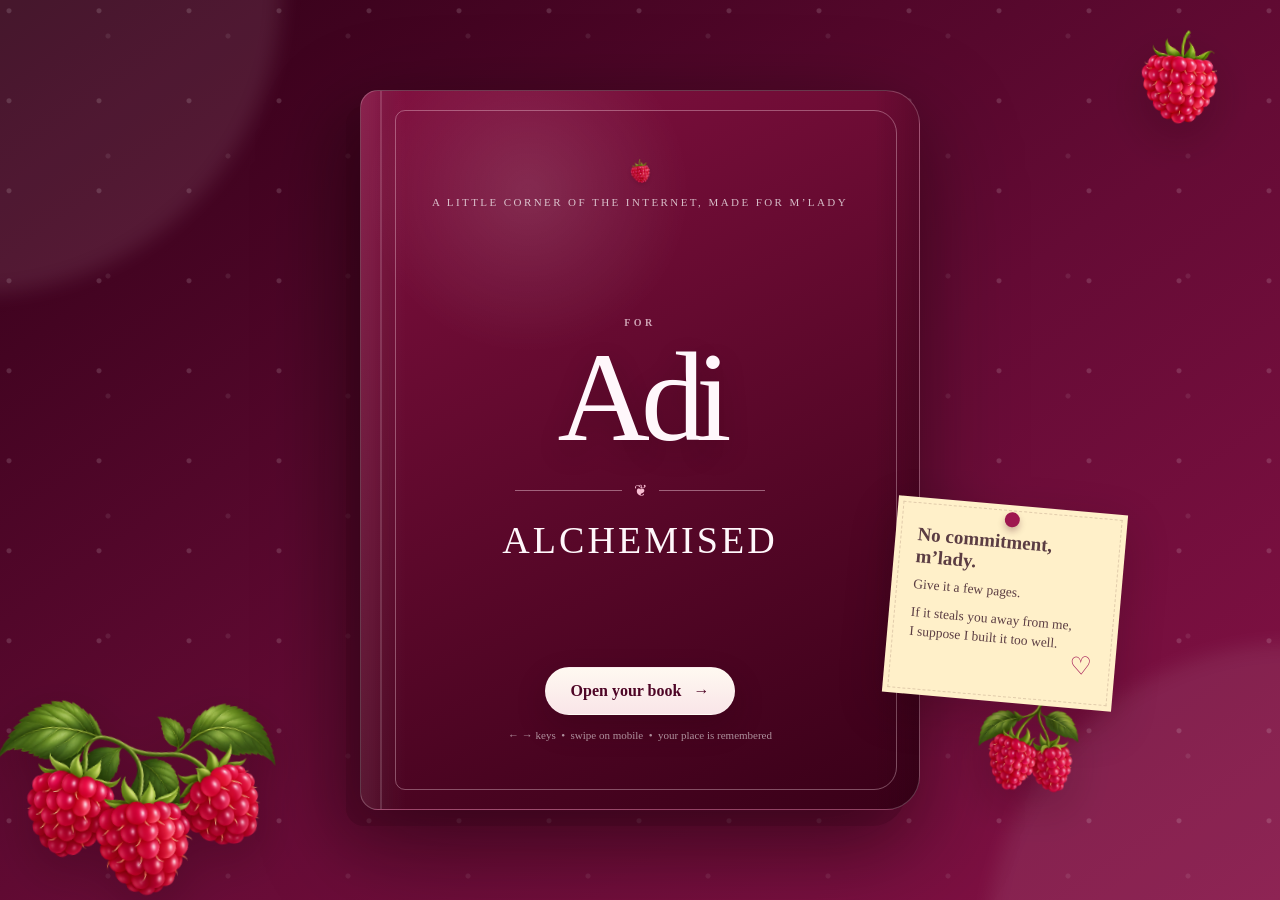
==== index.html @ de0a3be4 "Refine site description" ====
<!doctype html>
<html lang="en">
<head>
  <meta charset="utf-8">
  <meta name="viewport" content="width=device-width,initial-scale=1,viewport-fit=cover">
  <meta name="theme-color" content="#5b0b32">
  <meta name="color-scheme" content="light">
  <meta name="description" content="A raspberry-sweet little reading space, made as a gift for Adi.">
  <title>Alchemised — Raspberry Reader</title>
  <link rel="icon" type="image/png" href="assets/raspberry-reader.png">
  <link rel="apple-touch-icon" href="assets/raspberry-reader.png">
  <link rel="stylesheet" href="styles.css?v=12">
</head>
<body>
  <a class="skip-link" href="#mainContent">Skip to reading</a>

  <main id="mainContent" class="app" tabindex="-1">
    <section id="coverScreen" class="screen cover-screen">
      <img
        class="raspberry-photo raspberry-sprig"
        src="assets/raspberry-sprig.png"
        alt=""
        aria-hidden="true"
      >

      <img
        class="raspberry-photo raspberry-pair"
        src="assets/raspberry-pair.png"
        alt=""
        aria-hidden="true"
      >

      <img
        class="raspberry-photo raspberry-single"
        src="assets/raspberry-single.png"
        alt=""
        aria-hidden="true"
      >

      <div class="cover-wrap">
        <div class="book-cover">
          <div class="cover-border"></div>

          <div class="cover-top">
            <img
              class="mini-berry"
              src="assets/raspberry-single.png"
              alt=""
              aria-hidden="true"
            >
            <p>a little corner of the internet, made for m’lady</p>
          </div>

          <div class="cover-title">
            <span class="gift-for">for</span>
            <h1>Adi</h1>
            <div class="flourish"><span></span>❦<span></span></div>
            <h2>Alchemised</h2>
          </div>

          <div class="cover-bottom">
            <button id="startBtn" class="raspberry-button">Open your book <span>→</span></button>
            <p>← → keys &nbsp;•&nbsp; swipe on mobile &nbsp;•&nbsp; your place is remembered</p>
          </div>
        </div>

        <aside class="cover-note">
          <span class="note-pin"></span>
          <strong>No commitment, m’lady.</strong>
          <p>Give it a few pages.</p>
          <p>If it steals you away from me,<br>I suppose I built it too well.</p>
          <span class="note-heart" aria-hidden="true">♡</span>
        </aside>
      </div>
    </section>

    <section id="libraryScreen" class="screen reader-screen hidden">
      <header class="reader-header">
        <button id="homeBtn" class="round-button" aria-label="Back to cover">⌂</button>

        <div class="reader-heading">
          <div class="reader-kicker">RASPBERRY READER</div>
          <div id="chapterHeading" class="reader-title">Chapter</div>
        </div>

        <div class="reader-actions">
          <button id="moodBtn" class="round-button mood-button" type="button" aria-label="Reading mood" aria-controls="moodPanel" aria-expanded="false">☂</button>
          <button id="chaptersBtn" class="round-button chapter-menu-button" type="button" aria-label="Open chapters" aria-controls="chapterDrawer" aria-expanded="false">☰</button>
        </div>
      </header>

      <div class="reading-progress" role="progressbar" aria-label="Reading progress" aria-valuemin="0" aria-valuemax="100" aria-valuenow="0">
        <div id="progressBar"></div>
      </div>

      <aside id="moodPanel" class="mood-panel" aria-hidden="true" aria-label="Reading mood panel">
        <div class="mood-panel-head">
          <div>
            <span>Reading mood</span>
            <strong>Make it comfortable</strong>
          </div>
          <button id="closeMoodBtn" class="mood-close" aria-label="Close reading mood">×</button>
        </div>

        <button id="warmLightToggle" class="mood-toggle-row" type="button" aria-pressed="false">
          <span class="mood-icon">☀</span>
          <span class="mood-copy">
            <strong>Warm light</strong>
            <small>Softer cream pages for night reading</small>
          </span>
          <span class="toggle-switch" aria-hidden="true"><i></i></span>
        </button>

        <div class="audio-player-card">
          <div class="audio-meta">
            <span id="trackKind" class="track-kind">background ambience</span>
            <strong id="trackTitle">Rain ambience</strong>
          </div>

          <div class="audio-controls">
            <button id="playPauseBtn" class="audio-control primary-audio" type="button" aria-label="Play audio">▶</button>
            <button id="nextTrackBtn" class="audio-control" type="button" aria-label="Next track">››</button>

            <div class="volume-wrap">
              <span aria-hidden="true">♬</span>
              <input id="volumeSlider" type="range" min="0" max="100" step="1" value="32" aria-label="Audio volume">
              <span id="volumeValue" class="volume-value">32%</span>
            </div>
          </div>
        </div>

        <p class="mood-hint">Rain loops quietly while you read. There may be one other track hiding here.</p>
      </aside>

      <div class="reader-stage">
        <button id="prevBtn" class="page-arrow page-arrow-left" aria-label="Previous page">‹</button>

        <article id="pageCard" class="paper-page" aria-live="polite" aria-label="Reading page">
          <div class="page-watermark berry-mark" aria-hidden="true">●</div>

          <div class="paper-header">
            <span id="pageChapter">Alchemised</span>
            <span id="pageNumberTop">1</span>
          </div>

          <div id="pageBody" class="page-body" aria-live="polite" aria-atomic="true"></div>

          <div class="paper-footer">
            <img
              class="tiny-raspberry"
              src="assets/raspberry-single.png"
              alt=""
              aria-hidden="true"
            >
            <span id="pageCounter">Page 1 of 1</span>
          </div>
        </article>

        <button id="nextBtn" class="page-arrow page-arrow-right" aria-label="Next page">›</button>
      </div>

      <footer class="reader-footer">
        <button id="prevTextBtn" class="footer-button">← Previous</button>
        <div id="chapterProgressText" class="footer-status">Chapter</div>
        <button id="nextTextBtn" class="footer-button">Next →</button>
      </footer>

      <aside id="chapterDrawer" class="chapter-drawer" aria-hidden="true" aria-label="Chapter list">
        <div class="drawer-backdrop" data-close-drawer></div>
        <div class="drawer-panel">
          <div class="drawer-head">
            <div>
              <span>Pick a chapter</span>
              <strong>Alchemised</strong>
            </div>
            <button id="closeDrawerBtn" class="round-button" aria-label="Close chapters">×</button>
          </div>

          <div class="drawer-note">
            <span class="mini-berry-icon">●</span>
            Chapters with a raspberry dot have local reader content.
          </div>

          <div id="chapterList" class="chapter-list"></div>
        </div>
      </aside>

      <aside id="pigeonEasterEgg" class="pigeon-easter-egg" aria-hidden="true">
        <div class="pigeon-bubble">
          <strong>Are you going to feed me?</strong>
          <span>I promise no other pigeons will come through. It’s just me.</span>
        </div>
        <img src="assets/adi-pigeon.png" alt="" aria-hidden="true">
      </aside>

      <button
        id="pigeonTouchHotspot"
        class="pigeon-touch-hotspot"
        type="button"
        aria-label=""
        tabindex="-1"
      ></button>
    </section>

    <div id="secretToast" class="secret-toast" role="status" aria-live="polite" aria-atomic="true"></div>

    <audio id="ambientAudio" preload="metadata"></audio>
  </main>

  <script src="app.js?v=12"></script>
</body>
</html>
---- styles.css ----
:root {
  --raspberry-950: #310017;
  --raspberry-900: #4a0626;
  --raspberry-800: #650b35;
  --raspberry-700: #821145;
  --raspberry-600: #a31655;
  --raspberry-500: #c52a6b;
  --raspberry-300: #ee8eb4;
  --raspberry-200: #f7bdd2;
  --cream: #fff9f1;
  --paper: #fffdf8;
  --paper-edge: #e8d8c6;
  --ink: #321d27;
  --ink-soft: #765462;
  --leaf: #607a4f;
  --leaf-dark: #405a34;
  --gold: #c99b64;
  --shadow: 0 30px 90px rgba(49, 0, 23, .28);
}

* {
  box-sizing: border-box;
}

html, body {
  width: 100%;
  min-height: 100%;
  margin: 0;
}

body {
  overflow: hidden;
  color: var(--ink);
  font-family: Georgia, "Times New Roman", serif;
  background:
    radial-gradient(circle at 10% 12%, rgba(255, 255, 255, .14) 0 2px, transparent 3px),
    radial-gradient(circle at 90% 30%, rgba(255, 255, 255, .08) 0 2px, transparent 3px),
    linear-gradient(145deg, var(--raspberry-950), var(--raspberry-800) 55%, #851246);
  background-size: 90px 90px, 120px 120px, auto;
}

button, select, a {
  font: inherit;
}

button {
  color: inherit;
}

button:focus-visible,
a:focus-visible,
[tabindex="0"]:focus-visible {
  outline: 3px solid #ffd4df;
  outline-offset: 3px;
  box-shadow: 0 0 0 5px rgba(255, 212, 223, .35);
}

.skip-link {
  position: absolute;
  left: 16px;
  top: -60px;
  z-index: 200;
  padding: 10px 16px;
  border-radius: 999px;
  background: #fff9f1;
  color: #3e061f;
  text-decoration: none;
  font-weight: 700;
  transition: top .18s ease;
}

.skip-link:focus {
  top: 12px;
}

.hidden {
  display: none !important;
}

.screen {
  width: 100vw;
  height: 100dvh;
}

/* ---------------------------------------------------------
   Raspberry illustration
--------------------------------------------------------- */

.raspberry-photo {
  position: fixed;
  z-index: 1;
  pointer-events: none;
  user-select: none;
  -webkit-user-drag: none;
  filter: drop-shadow(0 16px 22px rgba(42, 0, 17, .28));
}

.raspberry-sprig {
  left: clamp(-10px, 1vw, 24px);
  bottom: clamp(-52px, -1vh, -16px);
  width: clamp(250px, 22vw, 390px);
  transform: rotate(-8deg);
  transform-origin: bottom left;
  opacity: .98;
}

.raspberry-pair {
  right: clamp(180px, 15vw, 300px);
  bottom: clamp(90px, 12vh, 170px);
  width: clamp(120px, 10vw, 190px);
  transform: rotate(6deg);
  transform-origin: center;
  opacity: .95;
}

.raspberry-single {
  right: clamp(24px, 4vw, 82px);
  top: clamp(18px, 4vh, 54px);
  width: clamp(88px, 6.4vw, 128px);
  transform: rotate(8deg);
  transform-origin: top right;
  opacity: .98;
}

@media (max-width: 980px) {
  .raspberry-pair {
    right: clamp(145px, 13vw, 210px);
    bottom: clamp(86px, 11vh, 145px);
    width: clamp(105px, 9vw, 150px);
  }
}

@media (max-width: 760px) {
  .raspberry-sprig {
    left: -54px;
    bottom: -48px;
    width: 240px;
  }

  .raspberry-pair {
    right: 126px;
    bottom: 106px;
    width: 102px;
  }

  .raspberry-single {
    right: -4px;
    top: 14px;
    width: 86px;
  }
}

@media (max-width: 560px) {
  .raspberry-pair {
    display: none;
  }
}

/* ---------------------------------------------------------
   Cover
--------------------------------------------------------- */

.cover-screen {
  display: grid;
  place-items: center;
  padding: 30px;
  position: relative;
  overflow: hidden;
}

.cover-screen::before,
.cover-screen::after {
  content: "";
  position: absolute;
  width: 48vw;
  height: 48vw;
  border-radius: 50%;
  filter: blur(10px);
  pointer-events: none;
}

.cover-screen::before {
  left: -26vw;
  top: -25vw;
  background: rgba(255, 219, 231, .10);
}

.cover-screen::after {
  right: -25vw;
  bottom: -28vw;
  background: rgba(255, 255, 255, .08);
}

.cover-wrap {
  z-index: 3;
  width: min(1000px, 94vw);
  min-height: min(720px, 89dvh);
  position: relative;
  display: grid;
  place-items: center;
}

.book-cover {
  width: min(560px, 88vw);
  min-height: min(720px, 85dvh);
  padding: clamp(34px, 6vw, 68px);
  border-radius: 18px 34px 34px 18px;
  position: relative;
  overflow: hidden;
  color: #fff7fb;
  background:
    linear-gradient(90deg, rgba(255,255,255,.08), transparent 8%, transparent 92%, rgba(30,0,14,.20)),
    radial-gradient(circle at 30% 14%, rgba(255,255,255,.12), transparent 22%),
    linear-gradient(155deg, #80103f, #570728 58%, #390018);
  border: 1px solid rgba(255,255,255,.22);
  box-shadow:
    -14px 16px 0 rgba(45, 0, 22, .22),
    -22px 26px 60px rgba(25, 0, 11, .28),
    0 35px 100px rgba(22, 0, 10, .38);
  display: flex;
  flex-direction: column;
  justify-content: space-between;
}

.book-cover::before {
  content: "";
  position: absolute;
  left: 19px;
  top: 0;
  bottom: 0;
  width: 2px;
  background: rgba(255,255,255,.14);
  box-shadow: 5px 0 10px rgba(29, 0, 13, .25);
}

.cover-border {
  position: absolute;
  inset: 19px 22px 19px 34px;
  border: 1px solid rgba(255, 220, 232, .35);
  border-radius: 10px 23px 23px 10px;
  pointer-events: none;
}

.cover-top,
.cover-title,
.cover-bottom {
  position: relative;
  z-index: 2;
  text-align: center;
}

.cover-top p {
  margin: 10px 0 0;
  font-size: 11px;
  letter-spacing: .22em;
  text-transform: uppercase;
  color: rgba(255,255,255,.72);
}

.mini-berry {
  display: block;
  width: 24px;
  height: 24px;
  object-fit: contain;
  margin: 0 auto 10px;
  opacity: .9;
  transform: rotate(-5deg);
  filter: drop-shadow(0 2px 2px rgba(49, 0, 23, .22));
}

.cover-title h1 {
  margin: 0;
  font-size: clamp(76px, 15vw, 128px);
  font-weight: 500;
  letter-spacing: -.07em;
  text-shadow: 0 10px 28px rgba(26, 0, 11, .22);
}

.flourish {
  display: flex;
  align-items: center;
  justify-content: center;
  gap: 12px;
  margin: 10px auto 18px;
  width: min(250px, 75%);
  color: var(--raspberry-200);
}

.flourish span {
  flex: 1;
  height: 1px;
  background: rgba(255, 225, 236, .42);
}

.cover-title h2 {
  margin: 0;
  font-size: clamp(26px, 4vw, 38px);
  font-weight: 400;
  letter-spacing: .08em;
  text-transform: uppercase;
}

.cover-subtitle {
  max-width: 350px;
  margin: 15px auto 0;
  color: rgba(255,255,255,.74);
  font-style: italic;
  line-height: 1.5;
}

.raspberry-button {
  border: 1px solid rgba(255,255,255,.22);
  color: #4e0526;
  background: linear-gradient(#fff9f1, #f9e5e8);
  border-radius: 999px;
  padding: 14px 22px;
  cursor: pointer;
  min-width: 190px;
  font-weight: 700;
  box-shadow: 0 12px 30px rgba(35,0,15,.22);
  transition: transform .18s ease, box-shadow .18s ease;
}

.raspberry-button:hover {
  transform: translateY(-2px);
  box-shadow: 0 16px 36px rgba(35,0,15,.32);
}

.raspberry-button span {
  display: inline-block;
  margin-left: 8px;
}

.cover-bottom p {
  margin: 14px 0 0;
  font-size: 11px;
  color: rgba(255,255,255,.56);
}

.cover-note {
  position: absolute;
  width: 205px;
  right: 2%;
  bottom: 15%;
  padding: 26px 22px 20px;
  background: #fff0c9;
  color: #5b3d43;
  transform: rotate(5deg);
  box-shadow: 0 15px 45px rgba(31,0,13,.24);
  font-family: "Segoe Print", "Bradley Hand", cursive;
}

.cover-note::after {
  content: "";
  position: absolute;
  inset: 5px;
  border: 1px dashed rgba(123, 79, 70, .22);
  pointer-events: none;
}

.cover-note strong {
  display: block;
  font-size: 20px;
  margin-bottom: 7px;
}

.cover-note p {
  margin: 0;
  line-height: 1.45;
  font-size: 14px;
}

.note-pin {
  position: absolute;
  width: 15px;
  height: 15px;
  border-radius: 50%;
  top: 7px;
  left: 50%;
  transform: translateX(-50%);
  background: #9e174f;
  box-shadow: 0 4px 7px rgba(70,0,27,.3);
}

/* ---------------------------------------------------------
   Reader
--------------------------------------------------------- */

.reader-screen {
  display: grid;
  grid-template-rows: auto 4px minmax(0, 1fr) auto;
  background:
    radial-gradient(circle at 6% 12%, rgba(255,255,255,.08), transparent 20%),
    radial-gradient(circle at 88% 83%, rgba(238,142,180,.12), transparent 23%),
    linear-gradient(145deg, #3b001d, #660b35 55%, #4a0627);
}

.reader-header,
.reader-footer {
  position: relative;
  z-index: 20;
  display: flex;
  align-items: center;
  gap: 16px;
  padding-left: max(18px, env(safe-area-inset-left));
  padding-right: max(18px, env(safe-area-inset-right));
  color: #fff8fb;
  background: rgba(52, 0, 25, .52);
  backdrop-filter: blur(18px);
}

.reader-header {
  min-height: 72px;
  border-bottom: 1px solid rgba(255,255,255,.09);
}

.reader-footer {
  min-height: 64px;
  justify-content: center;
  border-top: 1px solid rgba(255,255,255,.09);
}

.round-button {
  width: 42px;
  height: 42px;
  flex: 0 0 42px;
  border-radius: 50%;
  border: 1px solid rgba(255,255,255,.17);
  background: rgba(255,255,255,.08);
  color: white;
  cursor: pointer;
  font-size: 18px;
}

.reader-heading {
  min-width: 0;
  flex: 1;
  text-align: center;
}

.reader-kicker {
  font-size: 9px;
  letter-spacing: .22em;
  color: rgba(255,255,255,.56);
}

.reader-title {
  margin-top: 2px;
  overflow: hidden;
  text-overflow: ellipsis;
  white-space: nowrap;
  font-size: 18px;
}

.reading-progress {
  background: rgba(255,255,255,.06);
}

.reading-progress > div {
  width: 0;
  height: 100%;
  background: linear-gradient(90deg, #ee8eb4, #ffd4df);
  box-shadow: 0 0 14px rgba(238,142,180,.65);
  transition: width .2s ease;
}

.reader-stage {
  min-height: 0;
  width: 100%;
  display: grid;
  grid-template-columns: minmax(56px, 1fr) minmax(320px, 790px) minmax(56px, 1fr);
  align-items: center;
  justify-items: center;
  padding: 22px 16px;
  overflow: hidden;
}

.paper-page {
  width: min(790px, 100%);
  height: min(780px, calc(100dvh - 165px));
  min-height: 420px;
  padding: clamp(32px, 6vh, 62px) clamp(30px, 6vw, 74px) 32px;
  position: relative;
  overflow: hidden;
  border-radius: 6px 18px 18px 6px;
  color: var(--ink);
  background:
    linear-gradient(90deg, rgba(123,73,48,.06), transparent 4%),
    radial-gradient(circle at 80% 5%, rgba(160,90,113,.035), transparent 30%),
    var(--paper);
  border: 1px solid rgba(112,70,55,.20);
  box-shadow:
    -12px 13px 0 #eadbca,
    -18px 20px 0 rgba(255,251,244,.62),
    0 32px 90px rgba(31,0,14,.30);
  display: grid;
  grid-template-rows: auto minmax(0, 1fr) auto;
}

.paper-page::before {
  content: "";
  position: absolute;
  inset: 13px;
  border: 1px solid rgba(123,72,87,.08);
  pointer-events: none;
}

.paper-page.page-flip-next {
  animation: pageFlipNext .24s ease;
}

.paper-page.page-flip-prev {
  animation: pageFlipPrev .24s ease;
}

@keyframes pageFlipNext {
  0% { transform: perspective(1200px) rotateY(0); opacity: 1; }
  45% { transform: perspective(1200px) rotateY(-5deg) translateX(-9px); opacity: .70; }
  100% { transform: perspective(1200px) rotateY(0); opacity: 1; }
}

@keyframes pageFlipPrev {
  0% { transform: perspective(1200px) rotateY(0); opacity: 1; }
  45% { transform: perspective(1200px) rotateY(5deg) translateX(9px); opacity: .70; }
  100% { transform: perspective(1200px) rotateY(0); opacity: 1; }
}

.page-watermark {
  position: absolute;
  right: -45px;
  bottom: -58px;
  width: 180px;
  height: 180px;
  font-size: 145px;
  line-height: 180px;
  color: rgba(178, 29, 91, .035);
  pointer-events: none;
}

.paper-header,
.paper-footer {
  display: flex;
  align-items: center;
  justify-content: space-between;
  color: #987482;
  font-size: 10px;
  letter-spacing: .13em;
  text-transform: uppercase;
}

.paper-header {
  padding-bottom: 18px;
  border-bottom: 1px solid #eadde0;
}

.paper-footer {
  padding-top: 15px;
  border-top: 1px solid #eadde0;
}

.tiny-raspberry {
  display: block;
  width: 19px;
  height: 19px;
  object-fit: contain;
  flex: 0 0 auto;
  opacity: .82;
  transform: rotate(-7deg);
  filter: drop-shadow(0 1px 1px rgba(81, 5, 39, .16));
}

.page-body {
  min-height: 0;
  padding: 24px 0 18px;
  overflow: hidden;
  font-size: clamp(16px, 1.9vh, 18.5px);
  line-height: 1.58;
  text-align: left;
  text-rendering: optimizeLegibility;
}

.page-body p {
  margin: 0 0 0.62em;
}

/* The bottom of a page is already a visual break. Do not reserve an extra
   paragraph margin after the final rendered paragraph. This rule also applies
   to the off-screen pagination measurer, so measurement and display stay
   pixel-for-pixel consistent. */
.page-body p:last-child {
  margin-bottom: 0;
}

.page-body.chapter-first-page p:first-child:not(.paragraph-continuation)::first-letter {
  display: inline-block;
  margin-right: .08em;
  font-size: clamp(2.9em, 4vw, 3.8em);
  line-height: .72;
  font-weight: 700;
  letter-spacing: -.04em;
  color: var(--raspberry-700);
  text-shadow: 0 1px 0 rgba(78, 8, 38, .05);
  vertical-align: top;
}

/* A paragraph split across pages should read as one continuous paragraph. */
.page-body p.paragraph-continuation {
  margin-top: 0;
}

/* A paragraph that continues onto the next page should not create fake
   paragraph spacing at the page boundary. */
.page-body p.paragraph-fragment {
  margin-bottom: 0;
}

/* Off-screen clone used by app.js to calculate real page breaks. */
.pagination-measurer {
  position: fixed !important;
  left: -100000px !important;
  top: 0 !important;
  z-index: -1 !important;
  visibility: hidden !important;
  pointer-events: none !important;
  overflow: hidden !important;
}

.chapter-empty {
  height: 100%;
  display: grid;
  place-content: center;
  text-align: center;
  max-width: 520px;
  margin: auto;
}

.chapter-empty .empty-berry {
  display: block;
  margin-bottom: 14px;
  color: var(--raspberry-600);
  font-size: 38px;
  letter-spacing: -11px;
}

.chapter-empty h2 {
  margin: 0 0 12px;
  color: var(--raspberry-900);
  font-size: clamp(30px, 5vw, 46px);
  font-weight: 500;
}

.chapter-empty p {
  margin: 0 auto 22px;
  max-width: 430px;
  color: var(--ink-soft);
  line-height: 1.6;
}

.source-button {
  display: inline-flex;
  justify-content: center;
  align-items: center;
  min-width: 180px;
  margin: auto;
  padding: 12px 20px;
  border-radius: 999px;
  text-decoration: none;
  color: white;
  background: linear-gradient(145deg, var(--raspberry-600), var(--raspberry-800));
  box-shadow: 0 10px 24px rgba(126,17,69,.20);
}

.page-arrow {
  width: 54px;
  height: 80px;
  border: 0;
  border-radius: 999px;
  cursor: pointer;
  color: white;
  background: rgba(255,255,255,.08);
  font-size: 48px;
  line-height: 1;
  transition: transform .16s ease, background .16s ease;
}

.page-arrow:hover {
  transform: scale(1.06);
  background: rgba(255,255,255,.15);
}

.page-arrow:disabled {
  opacity: .18;
  cursor: default;
  transform: none;
}

.footer-button {
  border: 1px solid rgba(255,255,255,.14);
  border-radius: 999px;
  padding: 9px 14px;
  color: white;
  background: rgba(255,255,255,.07);
  cursor: pointer;
}

.footer-status {
  width: min(290px, 42vw);
  text-align: center;
  color: rgba(255,255,255,.66);
  font-size: 12px;
}

/* ---------------------------------------------------------
   Chapter drawer
--------------------------------------------------------- */

.chapter-drawer {
  position: fixed;
  inset: 0;
  z-index: 50;
  visibility: hidden;
  pointer-events: none;
}

.chapter-drawer.open {
  visibility: visible;
  pointer-events: auto;
}

.drawer-backdrop {
  position: absolute;
  inset: 0;
  background: rgba(22,0,10,.58);
  opacity: 0;
  transition: opacity .2s ease;
}

.chapter-drawer.open .drawer-backdrop {
  opacity: 1;
}

.drawer-panel {
  position: absolute;
  right: 0;
  top: 0;
  bottom: 0;
  width: min(390px, 92vw);
  padding: 22px;
  background: #fff8f1;
  transform: translateX(102%);
  transition: transform .24s ease;
  box-shadow: -30px 0 80px rgba(33,0,14,.28);
  overflow-y: auto;
}

.chapter-drawer.open .drawer-panel {
  transform: translateX(0);
}

.drawer-head {
  display: flex;
  align-items: center;
  gap: 14px;
  padding-bottom: 18px;
  border-bottom: 1px solid #ead6dd;
}

.drawer-head > div {
  flex: 1;
}

.drawer-head span {
  display: block;
  font-size: 11px;
  color: #9a7281;
  text-transform: uppercase;
  letter-spacing: .14em;
}

.drawer-head strong {
  display: block;
  margin-top: 2px;
  color: var(--raspberry-900);
  font-size: 24px;
}

.drawer-head .round-button {
  color: var(--raspberry-800);
  border-color: #ead1da;
  background: #fff;
}

.drawer-note {
  margin: 15px 0;
  padding: 12px 14px;
  border-radius: 12px;
  color: #795561;
  background: #fceaf0;
  font-size: 12px;
  line-height: 1.5;
}

.mini-berry-icon {
  color: var(--raspberry-600);
  margin-right: 5px;
}

.chapter-list {
  display: grid;
  gap: 7px;
}

.chapter-item {
  width: 100%;
  border: 1px solid #eddde2;
  border-radius: 12px;
  padding: 12px 13px;
  display: flex;
  align-items: center;
  gap: 10px;
  text-align: left;
  color: var(--ink);
  background: rgba(255,255,255,.72);
  cursor: pointer;
}

.chapter-item:hover,
.chapter-item.active {
  border-color: #e5a5bc;
  background: #fff;
}

.chapter-item.active {
  box-shadow: inset 3px 0 0 var(--raspberry-600);
}

.chapter-item .chapter-name {
  flex: 1;
}

.chapter-item .available-dot {
  width: 9px;
  height: 9px;
  border-radius: 50%;
  background: #ddd1d5;
}

.chapter-item.local .available-dot {
  background: var(--raspberry-500);
  box-shadow: 0 0 0 3px #fde2ec;
}

/* ---------------------------------------------------------
   Responsive
--------------------------------------------------------- */

@media (max-width: 940px) {
  .cover-note {
    right: -1%;
    bottom: 9%;
    transform: rotate(4deg) scale(.88);
  }
}

@media (max-width: 760px) {
  .cover-screen {
    padding: 13px;
  }

  .book-cover {
    min-height: 88dvh;
    border-radius: 14px 26px 26px 14px;
  }

  .cover-note {
    display: none;
  }

  .berry-a {
    left: -35px;
    bottom: -20px;
    transform: rotate(-14deg) scale(.72);
  }

  .berry-b {
    right: -45px;
    top: -20px;
    transform: rotate(17deg) scale(.55);
  }

  .reader-stage {
    grid-template-columns: 1fr;
    padding: 10px 8px;
  }

  .paper-page {
    height: calc(100dvh - 154px);
    min-height: 0;
    padding: 30px 27px 22px;
    border-radius: 5px 14px 14px 5px;
  }

  .page-body {
    padding-top: 18px;
    font-size: clamp(15px, 2.0vh, 17.5px);
    line-height: 1.57;
  }

  .page-arrow {
    position: absolute;
    z-index: 8;
    top: 50%;
    transform: translateY(-50%);
    width: 44px;
    height: 68px;
    background: rgba(81, 4, 39, .78);
    box-shadow: 0 7px 18px rgba(40,0,17,.23);
  }

  .page-arrow:hover {
    transform: translateY(-50%);
  }

  .page-arrow-left {
    left: 12px;
  }

  .page-arrow-right {
    right: 12px;
  }

  .reader-stage {
    position: relative;
  }

  .reader-header {
    min-height: 64px;
  }

  .reader-footer {
    min-height: 56px;
  }

  .footer-button {
    padding: 8px 10px;
    font-size: 12px;
  }

  .footer-status {
    width: auto;
    flex: 1;
  }
}

@media (max-width: 440px) {
  .cover-title h1 {
    font-size: 88px;
  }

  .cover-title h2 {
    font-size: 25px;
  }

  .cover-subtitle {
    font-size: 14px;
  }

  .reader-kicker {
    display: none;
  }

  .page-body {
    font-size: 15.5px;
  }

  .paper-header,
  .paper-footer {
    font-size: 9px;
  }
}

@media (prefers-reduced-motion: reduce) {
  *,
  *::before,
  *::after {
    animation: none !important;
    transition: none !important;
  }
}


/* ---------------------------------------------------------
   Cover copy refinements
--------------------------------------------------------- */

.cover-top p {
  max-width: 420px;
  margin-left: auto;
  margin-right: auto;
  line-height: 1.65;
}

.cover-subtitle {
  max-width: 390px;
}

.cover-note {
  width: 220px;
}

.cover-note strong {
  font-size: 19px;
}

.cover-note p {
  font-size: 13.5px;
}

.note-heart {
  display: block;
  margin-top: 8px;
  text-align: right;
  color: var(--raspberry-600);
  font-size: 25px;
  line-height: 1;
  transform: rotate(-7deg);
}

/* ---------------------------------------------------------
   Reading mood / ambience controls
--------------------------------------------------------- */

.reader-actions {
  display: flex;
  align-items: center;
  gap: 9px;
}

.mood-button.audio-playing {
  border-color: rgba(247, 189, 210, .48);
  background: rgba(247, 189, 210, .14);
  box-shadow: 0 0 0 4px rgba(238, 142, 180, .055);
}

.mood-panel {
  position: fixed;
  z-index: 45;
  top: 82px;
  right: max(18px, env(safe-area-inset-right));
  width: min(365px, calc(100vw - 28px));
  padding: 18px;
  border: 1px solid rgba(123, 45, 78, .15);
  border-radius: 20px;
  color: var(--ink);
  background: rgba(255, 249, 241, .98);
  box-shadow: 0 24px 70px rgba(34, 0, 16, .32);
  backdrop-filter: blur(18px);
  opacity: 0;
  visibility: hidden;
  pointer-events: none;
  transform: translateY(-8px) scale(.985);
  transform-origin: top right;
  transition: opacity .18s ease, transform .18s ease, visibility .18s ease;
}

.mood-panel.open {
  opacity: 1;
  visibility: visible;
  pointer-events: auto;
  transform: translateY(0) scale(1);
}

.mood-panel-head {
  display: flex;
  align-items: flex-start;
  gap: 12px;
  padding-bottom: 14px;
  border-bottom: 1px solid #ead8df;
}

.mood-panel-head > div {
  min-width: 0;
  flex: 1;
}

.mood-panel-head span,
.track-kind {
  display: block;
  margin-bottom: 2px;
  color: #a37687;
  font-size: 9px;
  letter-spacing: .15em;
  text-transform: uppercase;
}

.mood-panel-head strong {
  display: block;
  color: var(--raspberry-900);
  font-size: 20px;
  font-weight: 500;
}

.mood-close {
  width: 34px;
  height: 34px;
  flex: 0 0 34px;
  border: 1px solid #ead8df;
  border-radius: 50%;
  color: var(--raspberry-800);
  background: #fff;
  cursor: pointer;
  font-size: 20px;
  line-height: 1;
}

.mood-toggle-row {
  width: 100%;
  margin: 14px 0;
  padding: 13px 12px;
  border: 1px solid #ead8df;
  border-radius: 15px;
  display: grid;
  grid-template-columns: 34px minmax(0, 1fr) auto;
  align-items: center;
  gap: 10px;
  text-align: left;
  color: inherit;
  background: #fffdf9;
  cursor: pointer;
}

.mood-toggle-row.active {
  border-color: #dfb177;
  background: #fff6dd;
}

.mood-icon {
  display: grid;
  place-items: center;
  width: 34px;
  height: 34px;
  border-radius: 50%;
  color: #9a6831;
  background: #fff0c7;
  font-size: 17px;
}

.mood-copy strong,
.mood-copy small {
  display: block;
}

.mood-copy strong {
  color: #5a303f;
  font-size: 14px;
}

.mood-copy small {
  margin-top: 2px;
  color: #9a7b87;
  font-size: 11px;
  line-height: 1.35;
}

.toggle-switch {
  width: 42px;
  height: 24px;
  padding: 3px;
  border-radius: 999px;
  background: #d9cbd0;
  transition: background .18s ease;
}

.toggle-switch i {
  display: block;
  width: 18px;
  height: 18px;
  border-radius: 50%;
  background: white;
  box-shadow: 0 2px 5px rgba(60, 18, 35, .18);
  transform: translateX(0);
  transition: transform .18s ease;
}

.mood-toggle-row.active .toggle-switch {
  background: #d4974e;
}

.mood-toggle-row.active .toggle-switch i {
  transform: translateX(18px);
}

.audio-player-card {
  padding: 15px;
  border-radius: 17px;
  color: #fff9fb;
  background:
    radial-gradient(circle at 86% 20%, rgba(255,255,255,.12), transparent 28%),
    linear-gradient(145deg, #7d1043, #4a0626);
  box-shadow: 0 12px 28px rgba(74, 6, 38, .16);
}

.audio-meta strong {
  display: block;
  overflow: hidden;
  color: #fffafc;
  font-size: 17px;
  font-weight: 500;
  text-overflow: ellipsis;
  white-space: nowrap;
}

.audio-player-card .track-kind {
  color: rgba(255,255,255,.58);
}

.audio-controls {
  display: flex;
  align-items: center;
  gap: 8px;
  margin-top: 13px;
}

.audio-control {
  width: 38px;
  height: 38px;
  flex: 0 0 38px;
  border: 1px solid rgba(255,255,255,.16);
  border-radius: 50%;
  color: white;
  background: rgba(255,255,255,.08);
  cursor: pointer;
  font-family: system-ui, sans-serif;
  font-size: 13px;
}

.audio-control.primary-audio {
  border-color: transparent;
  color: #5c092e;
  background: #fff4f7;
}

.volume-wrap {
  min-width: 0;
  flex: 1;
  display: grid;
  grid-template-columns: auto minmax(70px, 1fr) 34px;
  align-items: center;
  gap: 7px;
  margin-left: 3px;
  color: rgba(255,255,255,.68);
  font-size: 11px;
}

.volume-wrap input[type="range"] {
  width: 100%;
  accent-color: #f7bdd2;
  cursor: pointer;
}

.volume-value {
  text-align: right;
  font-variant-numeric: tabular-nums;
}

.mood-hint {
  margin: 11px 3px 0;
  color: #977782;
  font-size: 10.5px;
  line-height: 1.45;
}

.secret-toast {
  position: fixed;
  z-index: 90;
  left: 50%;
  bottom: 88px;
  width: max-content;
  max-width: calc(100vw - 34px);
  padding: 12px 17px;
  border: 1px solid rgba(255,255,255,.18);
  border-radius: 999px;
  color: #fff8fb;
  background: rgba(65, 3, 31, .94);
  box-shadow: 0 15px 45px rgba(31, 0, 14, .28);
  backdrop-filter: blur(12px);
  font-size: 13px;
  font-style: italic;
  text-align: center;
  opacity: 0;
  visibility: hidden;
  pointer-events: none;
  transform: translate(-50%, 10px);
  transition: opacity .2s ease, transform .2s ease, visibility .2s ease;
}

.secret-toast.show {
  opacity: 1;
  visibility: visible;
  transform: translate(-50%, 0);
}

.chapter-page-start {
  color: #ad8795;
  font-size: 10px;
  font-variant-numeric: tabular-nums;
}

/* ---------------------------------------------------------
   Warm light mode
--------------------------------------------------------- */

body.warm-light .reader-screen {
  background:
    radial-gradient(circle at 6% 12%, rgba(255, 217, 156, .07), transparent 20%),
    radial-gradient(circle at 88% 83%, rgba(211, 132, 82, .09), transparent 23%),
    linear-gradient(145deg, #2f071a, #541129 55%, #3e0a21);
}

body.warm-light .paper-page {
  color: #382b20;
  background:
    linear-gradient(90deg, rgba(113, 74, 36, .075), transparent 4%),
    radial-gradient(circle at 80% 5%, rgba(176, 116, 47, .06), transparent 31%),
    #f3e4c2;
  border-color: rgba(123, 88, 42, .24);
  box-shadow:
    -12px 13px 0 #dfcda8,
    -18px 20px 0 rgba(246, 232, 197, .72),
    0 32px 90px rgba(27, 0, 12, .30);
}

body.warm-light .paper-page::before {
  border-color: rgba(118, 83, 43, .10);
}

body.warm-light .paper-header,
body.warm-light .paper-footer {
  color: #8f6d4e;
}

body.warm-light .paper-header {
  border-bottom-color: #ddcba9;
}

body.warm-light .paper-footer {
  border-top-color: #ddcba9;
}

body.warm-light .page-watermark {
  color: rgba(143, 75, 34, .04);
}

body.warm-light .reading-progress > div {
  background: linear-gradient(90deg, #ce8a3e, #e9bd76);
  box-shadow: 0 0 14px rgba(216, 153, 74, .35);
}

@media (max-width: 760px) {
  .reader-actions {
    gap: 6px;
  }

  .reader-actions .round-button {
    width: 38px;
    height: 38px;
    flex-basis: 38px;
  }

  .mood-panel {
    top: 70px;
    right: 8px;
    width: min(350px, calc(100vw - 16px));
  }

  .secret-toast {
    bottom: 72px;
    font-size: 12px;
  }
}

/* Keep the chapter title geometrically centered even with two controls at right. */
.reader-header {
  display: grid;
  grid-template-columns: 84px minmax(0, 1fr) 84px;
}

.reader-header > #homeBtn {
  justify-self: start;
}

.reader-actions {
  justify-self: end;
}

@media (max-width: 760px) {
  .reader-header {
    grid-template-columns: 82px minmax(0, 1fr) 82px;
  }
}


body.warm-light .tiny-raspberry {
  opacity: .72;
  filter:
    sepia(.12)
    saturate(.88)
    drop-shadow(0 1px 1px rgba(91, 55, 20, .12));
}


/* ---------------------------------------------------------
   v12 — personal cover copy
--------------------------------------------------------- */

.cover-top p {
  max-width: 430px;
}

.gift-for {
  display: block;
  margin: 0 0 -4px;
  color: rgba(255, 236, 243, .68);
  font-size: 10px;
  font-weight: 700;
  letter-spacing: .34em;
  text-transform: uppercase;
}

.cover-title h1 {
  margin-top: 0;
}

.cover-title h2 {
  margin-top: 0;
}

.cover-note {
  width: 230px;
}

.cover-note p + p {
  margin-top: 8px;
}

/* ---------------------------------------------------------
   v12 — hidden pigeon lore
--------------------------------------------------------- */

.pigeon-easter-egg {
  position: fixed;
  z-index: 78;
  right: -300px;
  bottom: 68px;
  width: min(470px, 72vw);
  display: flex;
  align-items: flex-end;
  justify-content: flex-end;
  gap: 10px;
  opacity: 0;
  visibility: hidden;
  pointer-events: none;
  transform: translateX(30px);
  transition:
    right .48s cubic-bezier(.2,.8,.2,1),
    opacity .26s ease,
    transform .48s cubic-bezier(.2,.8,.2,1),
    visibility .26s ease;
}

.pigeon-easter-egg.show {
  right: 12px;
  opacity: 1;
  visibility: visible;
  pointer-events: auto;
  transform: translateX(0);
}

.pigeon-easter-egg.tease {
  right: -185px;
  opacity: .92;
  visibility: visible;
  transform: translateX(0);
}

.pigeon-easter-egg > img {
  width: clamp(155px, 18vw, 235px);
  height: auto;
  flex: 0 0 auto;
  filter: drop-shadow(0 18px 22px rgba(31, 0, 14, .28));
  transform-origin: 70% 100%;
}

.pigeon-easter-egg.show > img {
  animation: pigeonHello .58s ease both;
}

.pigeon-bubble {
  position: relative;
  max-width: 220px;
  margin-bottom: 90px;
  padding: 15px 17px;
  border: 1px solid rgba(116, 67, 80, .18);
  border-radius: 18px 18px 5px 18px;
  color: #5b3340;
  background: #fff1c9;
  box-shadow: 0 14px 35px rgba(45, 0, 20, .19);
  font-family: "Segoe Print", "Bradley Hand", cursive;
  opacity: 0;
  transform: translateY(8px) scale(.97);
  transition: opacity .22s ease .18s, transform .22s ease .18s;
}

.pigeon-easter-egg.show .pigeon-bubble {
  opacity: 1;
  transform: translateY(0) scale(1);
}

.pigeon-bubble::after {
  content: "";
  position: absolute;
  right: -13px;
  bottom: 16px;
  width: 24px;
  height: 24px;
  background: #fff1c9;
  border-right: 1px solid rgba(116, 67, 80, .18);
  border-bottom: 1px solid rgba(116, 67, 80, .18);
  transform: rotate(-45deg);
}

.pigeon-bubble strong,
.pigeon-bubble span {
  position: relative;
  z-index: 1;
  display: block;
}

.pigeon-bubble strong {
  margin-bottom: 5px;
  color: #6d173f;
  font-size: 15px;
}

.pigeon-bubble span {
  font-size: 12px;
  line-height: 1.45;
}

.pigeon-touch-hotspot {
  display: none;
  position: fixed;
  z-index: 77;
  right: 0;
  top: 24%;
  width: 14px;
  height: 52%;
  padding: 0;
  border: 0;
  opacity: 0;
  background: transparent;
}

@keyframes pigeonHello {
  0%   { transform: translateX(28px) rotate(3deg); }
  55%  { transform: translateX(-4px) rotate(-2deg); }
  100% { transform: translateX(0) rotate(0); }
}

body.warm-light .pigeon-bubble {
  color: #5d4733;
  background: #f2dfae;
  border-color: rgba(115, 81, 44, .20);
}

body.warm-light .pigeon-bubble::after {
  background: #f2dfae;
  border-color: rgba(115, 81, 44, .20);
}

@media (max-width: 760px) {
  .pigeon-touch-hotspot {
    display: block;
  }

  .pigeon-easter-egg {
    right: -245px;
    bottom: 56px;
    width: min(390px, 94vw);
  }

  .pigeon-easter-egg.show {
    right: 4px;
  }

  .pigeon-easter-egg.tease {
    right: -185px;
  }

  .pigeon-easter-egg > img {
    width: clamp(135px, 39vw, 190px);
  }

  .pigeon-bubble {
    max-width: 180px;
    margin-bottom: 74px;
    padding: 12px 13px;
  }

  .pigeon-bubble strong {
    font-size: 13px;
  }

  .pigeon-bubble span {
    font-size: 11px;
  }
}

@media (prefers-reduced-motion: reduce) {
  .pigeon-easter-egg,
  .pigeon-bubble,
  .pigeon-easter-egg > img {
    animation: none !important;
    transition: none !important;
  }
}


/* Normal arrow cursor everywhere by default */
body,
.cover-screen,
.reader-screen,
.book-cover,
.cover-note,
.reader-header,
.reader-footer,
.paper-header,
.paper-footer,
.chapter-drawer,
.mood-panel,
.pigeon-easter-egg {
  cursor: default;
}

/* Actual readable chapter text can still be selected/copied */
.page-body,
.page-body p,
.page-body span,
.page-body em,
.page-body strong {
  cursor: text;
}

/* Clickable things should clearly look clickable */
button,
a,
input,
select,
label,
[role="button"] {
  cursor: pointer;
}
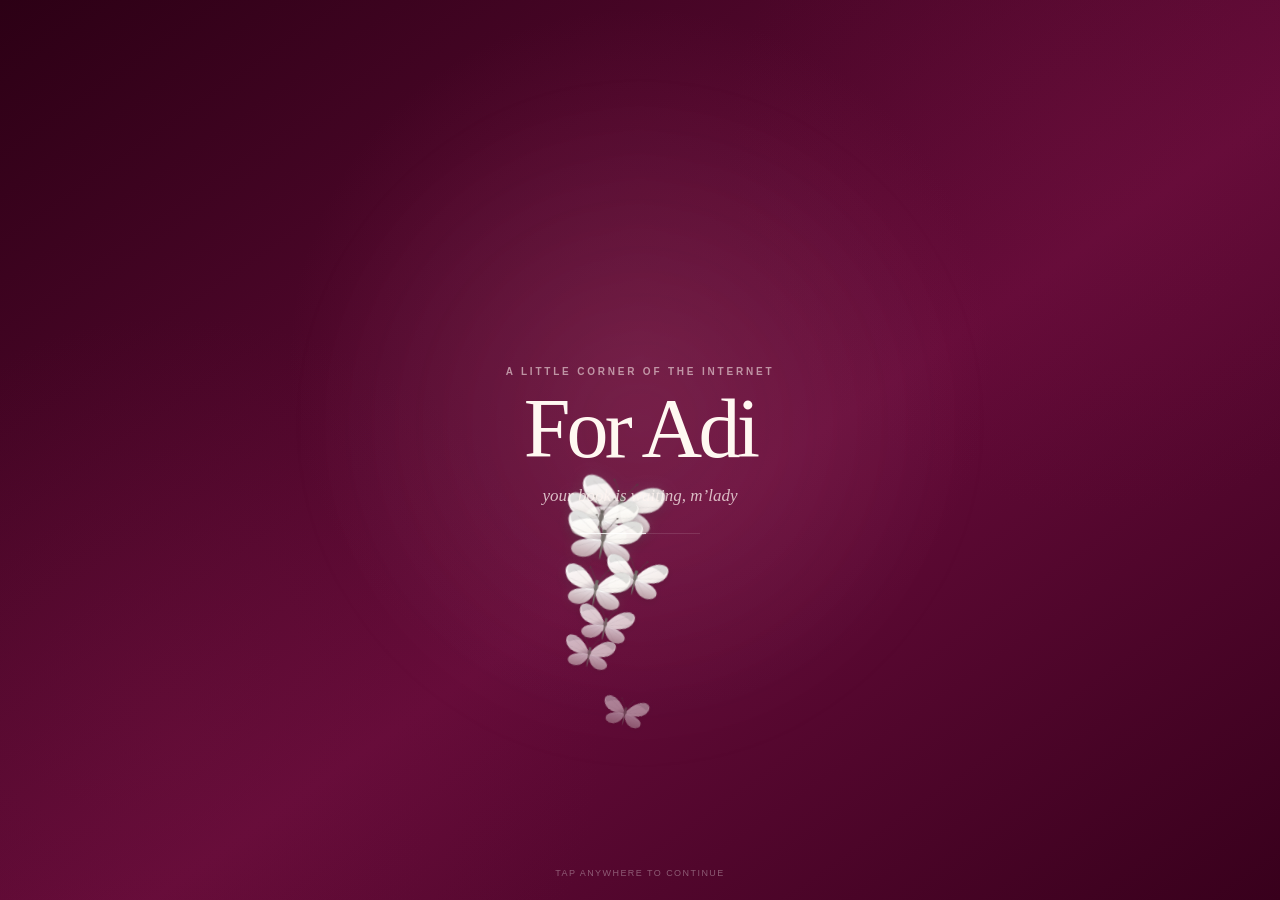
==== commit 17d2820d: "Update site content and styling" ====
--- a/index.html
+++ b/index.html
@@ -6,12 +6,37 @@
   <meta name="theme-color" content="#5b0b32">
   <meta name="color-scheme" content="light">
   <meta name="description" content="A raspberry-sweet little reading space, made as a gift for Adi.">
-  <title>Alchemised — Raspberry Reader</title>
+  <title>For Adi — Alchemised</title>
   <link rel="icon" type="image/png" href="assets/raspberry-reader.png">
   <link rel="apple-touch-icon" href="assets/raspberry-reader.png">
-  <link rel="stylesheet" href="styles.css?v=12">
+  <link rel="stylesheet" href="styles.css?v=17">
+  <script>
+    try {
+      if (sessionStorage.getItem("adiButterflyIntroSeen") === "1") {
+        document.documentElement.classList.add("butterfly-intro-seen");
+      }
+    } catch {}
+  </script>
 </head>
 <body>
+
+  <section
+    id="butterflyIntro"
+    class="butterfly-intro"
+    aria-label="Opening Adi's book"
+  >
+    <div id="butterflyFlightLayer" class="butterfly-flight-layer" aria-hidden="true"></div>
+
+    <div class="butterfly-intro-copy">
+      <span class="butterfly-intro-eyebrow">a little corner of the internet</span>
+      <h1>For Adi</h1>
+      <p>your book is waiting, m’lady</p>
+      <div class="butterfly-loading-line" aria-hidden="true"></div>
+    </div>
+
+    <div class="butterfly-skip-hint">tap anywhere to continue</div>
+  </section>
+
   <a class="skip-link" href="#mainContent">Skip to reading</a>
 
   <main id="mainContent" class="app" tabindex="-1">
@@ -79,7 +104,7 @@
         <button id="homeBtn" class="round-button" aria-label="Back to cover">⌂</button>
 
         <div class="reader-heading">
-          <div class="reader-kicker">RASPBERRY READER</div>
+          <div class="reader-kicker">ADI'S LITTLE CORNER</div>
           <div id="chapterHeading" class="reader-title">Chapter</div>
         </div>
 
@@ -133,10 +158,10 @@
       </aside>
 
       <div class="reader-stage">
-        <button id="prevBtn" class="page-arrow page-arrow-left" aria-label="Previous page">‹</button>
-
-        <article id="pageCard" class="paper-page" aria-live="polite" aria-label="Reading page">
+<article id="pageCard" class="paper-page" aria-live="polite" aria-label="Reading page">
           <div class="page-watermark berry-mark" aria-hidden="true">●</div>
+
+          <div id="pageButterflyPeek" class="page-butterfly-peek" aria-hidden="true"></div>
 
           <div class="paper-header">
             <span id="pageChapter">Alchemised</span>
@@ -154,10 +179,20 @@
             >
             <span id="pageCounter">Page 1 of 1</span>
           </div>
+
+          <button
+            id="berryMessage"
+            class="berry-message"
+            type="button"
+            aria-label="Dismiss surprise message"
+            aria-live="polite"
+            hidden
+          >
+            <img src="assets/raspberry-single.png" alt="" aria-hidden="true">
+            <span id="berryMessageText"></span>
+          </button>
         </article>
-
-        <button id="nextBtn" class="page-arrow page-arrow-right" aria-label="Next page">›</button>
-      </div>
+</div>
 
       <footer class="reader-footer">
         <button id="prevTextBtn" class="footer-button">← Previous</button>
@@ -177,9 +212,36 @@
           </div>
 
           <div class="drawer-note">
-            <span class="mini-berry-icon">●</span>
-            Chapters with a raspberry dot have local reader content.
-          </div>
+            <img
+              class="drawer-note-berry"
+              src="assets/raspberry-single.png"
+              alt=""
+              aria-hidden="true"
+            >
+            <div>
+              <strong>Remember where you left off, Adi?</strong>
+              <span>Just open the book and I’ll take you back there. Or pick a chapter and jump straight to any page.</span>
+            </div>
+          </div>
+
+          <form id="pageJumpForm" class="page-jump" autocomplete="off">
+            <label for="pageJumpInput">Jump to page</label>
+            <div class="page-jump-row">
+              <input
+                id="pageJumpInput"
+                type="number"
+                min="1"
+                step="1"
+                inputmode="numeric"
+                placeholder="e.g. 300"
+                aria-describedby="pageJumpHint"
+              >
+              <button id="pageJumpBtn" class="page-jump-button" type="submit">Go</button>
+            </div>
+            <small id="pageJumpHint">
+              I’ll remember where you stopped on this device. Page numbers can change a little on a different screen.
+            </small>
+          </form>
 
           <div id="chapterList" class="chapter-list"></div>
         </div>
@@ -204,9 +266,9 @@
 
     <div id="secretToast" class="secret-toast" role="status" aria-live="polite" aria-atomic="true"></div>
 
-    <audio id="ambientAudio" preload="metadata"></audio>
+    <audio id="ambientAudio" preload="auto"></audio>
   </main>
 
-  <script src="app.js?v=12"></script>
+  <script src="app.js?v=17"></script>
 </body>
 </html>
--- a/styles.css
+++ b/styles.css
@@ -468,7 +468,8 @@
   min-height: 0;
   width: 100%;
   display: grid;
-  grid-template-columns: minmax(56px, 1fr) minmax(320px, 790px) minmax(56px, 1fr);
+  grid-template-columns: minmax(320px, 790px);
+  justify-content: center;
   align-items: center;
   justify-items: center;
   padding: 22px 16px;
@@ -670,29 +671,6 @@
   box-shadow: 0 10px 24px rgba(126,17,69,.20);
 }
 
-.page-arrow {
-  width: 54px;
-  height: 80px;
-  border: 0;
-  border-radius: 999px;
-  cursor: pointer;
-  color: white;
-  background: rgba(255,255,255,.08);
-  font-size: 48px;
-  line-height: 1;
-  transition: transform .16s ease, background .16s ease;
-}
-
-.page-arrow:hover {
-  transform: scale(1.06);
-  background: rgba(255,255,255,.15);
-}
-
-.page-arrow:disabled {
-  opacity: .18;
-  cursor: default;
-  transform: none;
-}
 
 .footer-button {
   border: 1px solid rgba(255,255,255,.14);
@@ -791,18 +769,102 @@
 }
 
 .drawer-note {
-  margin: 15px 0;
+  margin: 15px 0 12px;
   padding: 12px 14px;
   border-radius: 12px;
   color: #795561;
   background: #fceaf0;
   font-size: 12px;
   line-height: 1.5;
-}
-
-.mini-berry-icon {
-  color: var(--raspberry-600);
-  margin-right: 5px;
+  display: flex;
+  align-items: flex-start;
+  gap: 10px;
+}
+
+.drawer-note-berry {
+  width: 25px;
+  height: 25px;
+  flex: 0 0 25px;
+  object-fit: contain;
+  margin-top: 1px;
+  transform: rotate(-6deg);
+  filter: drop-shadow(0 2px 2px rgba(49, 0, 23, .15));
+}
+
+.drawer-note strong,
+.drawer-note span {
+  display: block;
+}
+
+.drawer-note strong {
+  margin-bottom: 2px;
+  color: var(--raspberry-800);
+  font-size: 12.5px;
+}
+
+.page-jump {
+  margin: 0 0 15px;
+  padding: 12px 14px;
+  border: 1px solid #eddde2;
+  border-radius: 12px;
+  background: rgba(255,255,255,.68);
+}
+
+.page-jump label {
+  display: block;
+  margin-bottom: 7px;
+  color: var(--raspberry-800);
+  font-size: 12px;
+  font-weight: 700;
+}
+
+.page-jump-row {
+  display: flex;
+  gap: 8px;
+}
+
+.page-jump input {
+  min-width: 0;
+  flex: 1;
+  height: 38px;
+  padding: 0 11px;
+  border: 1px solid #e5cfd7;
+  border-radius: 10px;
+  background: #fff;
+  color: var(--ink);
+  font: inherit;
+  font-size: 13px;
+  outline: none;
+}
+
+.page-jump input:focus {
+  border-color: #cf7193;
+  box-shadow: 0 0 0 3px rgba(191, 50, 103, .10);
+}
+
+.page-jump-button {
+  height: 38px;
+  padding: 0 15px;
+  border: 0;
+  border-radius: 10px;
+  background: var(--raspberry-700);
+  color: #fff;
+  font: inherit;
+  font-size: 12px;
+  font-weight: 700;
+  cursor: pointer;
+}
+
+.page-jump-button:hover {
+  background: var(--raspberry-800);
+}
+
+.page-jump small {
+  display: block;
+  margin-top: 7px;
+  color: #8a6874;
+  font-size: 10.5px;
+  line-height: 1.4;
 }
 
 .chapter-list {
@@ -838,17 +900,6 @@
   flex: 1;
 }
 
-.chapter-item .available-dot {
-  width: 9px;
-  height: 9px;
-  border-radius: 50%;
-  background: #ddd1d5;
-}
-
-.chapter-item.local .available-dot {
-  background: var(--raspberry-500);
-  box-shadow: 0 0 0 3px #fde2ec;
-}
 
 /* ---------------------------------------------------------
    Responsive
@@ -873,7 +924,28 @@
   }
 
   .cover-note {
-    display: none;
+    display: block;
+    width: 180px;
+    right: -2px;
+    bottom: 12%;
+    padding: 22px 17px 16px;
+    z-index: 5;
+
+    transform: rotate(4deg) scale(.82);
+    transform-origin: bottom right;
+  }
+
+  .cover-note strong {
+  font-size: 16px;
+  }
+
+  .cover-note p {
+    font-size: 12px;
+    line-height: 1.4;
+  }
+
+  .cover-note .note-heart {
+    font-size: 20px;
   }
 
   .berry-a {
@@ -905,31 +977,7 @@
     font-size: clamp(15px, 2.0vh, 17.5px);
     line-height: 1.57;
   }
-
-  .page-arrow {
-    position: absolute;
-    z-index: 8;
-    top: 50%;
-    transform: translateY(-50%);
-    width: 44px;
-    height: 68px;
-    background: rgba(81, 4, 39, .78);
-    box-shadow: 0 7px 18px rgba(40,0,17,.23);
-  }
-
-  .page-arrow:hover {
-    transform: translateY(-50%);
-  }
-
-  .page-arrow-left {
-    left: 12px;
-  }
-
-  .page-arrow-right {
-    right: 12px;
-  }
-
-  .reader-stage {
+.reader-stage {
     position: relative;
   }
 
@@ -955,6 +1003,13 @@
 @media (max-width: 440px) {
   .cover-title h1 {
     font-size: 88px;
+  }
+
+  .cover-note {
+    width: 165px;
+    right: -5px;
+    bottom: 13%;
+    transform: rotate(4deg) scale(.76);
   }
 
   .cover-title h2 {
@@ -1659,4 +1714,486 @@
 label,
 [role="button"] {
   cursor: pointer;
-}+}
+
+/* ---------------------------------------------------------
+   v16 - raspberry page messages
+--------------------------------------------------------- */
+.berry-message {
+  position: absolute;
+  z-index: 18;
+  width: min(270px, calc(100% - 38px));
+  min-height: 68px;
+  display: flex;
+  align-items: center;
+  gap: 10px;
+  padding: 13px 16px 13px 13px;
+  border: 1px solid rgba(124, 50, 77, .16);
+  border-radius: 28px 34px 30px 18px;
+  color: #643449;
+  background:
+    radial-gradient(circle at 22% 18%, rgba(255,255,255,.92) 0 24px, transparent 25px),
+    radial-gradient(circle at 45% 9%, rgba(255,255,255,.82) 0 30px, transparent 31px),
+    linear-gradient(145deg, rgba(255, 248, 240, .985), rgba(255, 233, 239, .97));
+  box-shadow:
+    0 14px 30px rgba(58, 7, 31, .17),
+    inset 0 1px 0 rgba(255,255,255,.8);
+  font-family: "Segoe Print", "Bradley Hand", "Segoe UI", sans-serif;
+  font-size: 13px;
+  line-height: 1.42;
+  text-align: left;
+  cursor: pointer;
+  opacity: 0;
+  transform: translateY(7px) scale(.96);
+  pointer-events: none;
+  transition: opacity .25s ease, transform .28s cubic-bezier(.2,.8,.2,1);
+}
+
+.berry-message[hidden] {
+  display: none !important;
+}
+
+.berry-message.show {
+  opacity: .98;
+  transform: translateY(0) scale(1);
+  pointer-events: auto;
+}
+
+.berry-message img {
+  width: 34px;
+  height: 34px;
+  flex: 0 0 auto;
+  object-fit: contain;
+  filter: drop-shadow(0 3px 3px rgba(86, 8, 43, .18));
+  transform: rotate(-8deg);
+}
+
+.berry-message span {
+  position: relative;
+  z-index: 1;
+  display: block;
+}
+
+.berry-message-top-left {
+  top: 70px;
+  left: 18px;
+  transform-origin: top left;
+}
+
+.berry-message-top-right {
+  top: 70px;
+  right: 18px;
+  transform-origin: top right;
+}
+
+.berry-message-bottom-left {
+  bottom: 52px;
+  left: 18px;
+  transform-origin: bottom left;
+}
+
+.berry-message-bottom-right {
+  right: 18px;
+  bottom: 52px;
+  transform-origin: bottom right;
+}
+
+body.warm-light .berry-message {
+  color: #604b37;
+  border-color: rgba(112, 77, 45, .16);
+  background:
+    radial-gradient(circle at 22% 18%, rgba(255,250,226,.94) 0 24px, transparent 25px),
+    radial-gradient(circle at 45% 9%, rgba(255,247,220,.88) 0 30px, transparent 31px),
+    linear-gradient(145deg, rgba(248, 237, 203, .985), rgba(242, 220, 188, .97));
+}
+
+@media (max-width: 760px) {
+  .berry-message {
+    width: min(225px, calc(100% - 24px));
+    min-height: 58px;
+    gap: 8px;
+    padding: 10px 12px 10px 10px;
+    border-radius: 24px 27px 24px 15px;
+    font-size: 11.5px;
+    line-height: 1.38;
+  }
+
+  .berry-message img {
+    width: 28px;
+    height: 28px;
+  }
+
+  .berry-message-top-left {
+    top: 54px;
+    left: 10px;
+  }
+
+  .berry-message-top-right {
+    top: 54px;
+    right: 10px;
+  }
+
+  .berry-message-bottom-left {
+    bottom: 42px;
+    left: 10px;
+  }
+
+  .berry-message-bottom-right {
+    right: 10px;
+    bottom: 42px;
+  }
+}
+
+@media (prefers-reduced-motion: reduce) {
+  .berry-message {
+    transition: none !important;
+  }
+}
+
+/* Small cloud lobes so the surprise reads as a raspberry-cloud rather than a toast. */
+.berry-message::before,
+.berry-message::after {
+  content: "";
+  position: absolute;
+  z-index: 0;
+  border-radius: 50%;
+  pointer-events: none;
+  background: rgba(255, 246, 241, .98);
+  box-shadow: inset 0 1px 0 rgba(255,255,255,.8);
+}
+
+.berry-message::before {
+  width: 34px;
+  height: 34px;
+  top: -9px;
+  left: 38px;
+}
+
+.berry-message::after {
+  width: 25px;
+  height: 25px;
+  top: -5px;
+  left: 66px;
+}
+
+.berry-message img {
+  position: relative;
+  z-index: 1;
+}
+
+body.warm-light .berry-message::before,
+body.warm-light .berry-message::after {
+  background: rgba(247, 234, 200, .98);
+}
+
+@media (max-width: 760px) {
+  .berry-message::before {
+    width: 29px;
+    height: 29px;
+    top: -7px;
+    left: 32px;
+  }
+
+  .berry-message::after {
+    width: 21px;
+    height: 21px;
+    top: -4px;
+    left: 55px;
+  }
+}
+
+
+/* ---------------------------------------------------------
+   v17 - white butterfly intro + page-corner butterfly
+--------------------------------------------------------- */
+
+.butterfly-intro {
+  position: fixed;
+  inset: 0;
+  z-index: 10000;
+  overflow: hidden;
+  display: flex;
+  align-items: center;
+  justify-content: center;
+  isolation: isolate;
+  cursor: pointer;
+  background:
+    radial-gradient(circle at 50% 40%, rgba(146, 42, 87, .35), transparent 42%),
+    radial-gradient(circle at 14% 82%, rgba(117, 22, 64, .24), transparent 32%),
+    radial-gradient(circle at 86% 16%, rgba(117, 22, 64, .18), transparent 28%),
+    linear-gradient(145deg, #2c0015, #650b39 56%, #38001c);
+  opacity: 1;
+  visibility: visible;
+  transition: opacity 1.18s ease, visibility 1.18s ease;
+}
+
+.butterfly-intro::before {
+  content: "";
+  position: absolute;
+  left: 50%;
+  top: 47%;
+  width: min(760px, 95vw);
+  aspect-ratio: 1;
+  transform: translate(-50%, -50%);
+  border-radius: 50%;
+  background: radial-gradient(circle, rgba(255, 242, 244, .06), transparent 66%);
+  filter: blur(14px);
+  pointer-events: none;
+}
+
+.butterfly-intro.butterfly-intro-hidden {
+  opacity: 0;
+  visibility: hidden;
+  pointer-events: none;
+}
+
+.butterfly-intro-seen .butterfly-intro {
+  display: none;
+}
+
+.butterfly-flight-layer {
+  position: absolute;
+  inset: 0;
+  z-index: 11;
+  overflow: hidden;
+  pointer-events: none;
+}
+
+.butterfly-intro-copy {
+  position: relative;
+  z-index: 20;
+  padding: 28px;
+  text-align: center;
+  color: #fff8f1;
+  opacity: 0;
+  transform: translateY(12px);
+  animation: butterflyCopyIn 1.45s ease .55s forwards;
+  pointer-events: none;
+}
+
+.butterfly-intro-eyebrow {
+  display: block;
+  margin-bottom: 12px;
+  font-family: Arial, sans-serif;
+  font-size: 10px;
+  font-weight: 700;
+  letter-spacing: .28em;
+  text-transform: uppercase;
+  color: rgba(255, 245, 241, .56);
+}
+
+.butterfly-intro-copy h1 {
+  margin: 0;
+  font-family: Georgia, "Times New Roman", serif;
+  font-size: clamp(48px, 8vw, 84px);
+  font-weight: 400;
+  line-height: .95;
+  letter-spacing: -.045em;
+}
+
+.butterfly-intro-copy p {
+  margin: 17px 0 0;
+  font-family: Georgia, "Times New Roman", serif;
+  font-size: clamp(13px, 2vw, 17px);
+  font-style: italic;
+  color: rgba(255, 245, 241, .74);
+}
+
+.butterfly-loading-line {
+  width: 120px;
+  height: 1px;
+  margin: 27px auto 0;
+  overflow: hidden;
+  background: rgba(255, 255, 255, .12);
+}
+
+.butterfly-loading-line::after {
+  content: "";
+  display: block;
+  width: 55%;
+  height: 100%;
+  background: rgba(255, 255, 255, .78);
+  animation: butterflyLoader 3.8s ease-in-out infinite;
+}
+
+.butterfly-skip-hint {
+  position: absolute;
+  z-index: 30;
+  left: 50%;
+  bottom: max(22px, env(safe-area-inset-bottom));
+  transform: translateX(-50%);
+  white-space: nowrap;
+  font-family: Arial, sans-serif;
+  font-size: 9px;
+  letter-spacing: .16em;
+  text-transform: uppercase;
+  color: rgba(255, 255, 255, .34);
+  pointer-events: none;
+}
+
+.white-butterfly {
+  position: absolute;
+  left: 0;
+  top: 0;
+  width: 94px;
+  height: 70px;
+  z-index: 12;
+  pointer-events: none;
+  will-change: transform, opacity;
+  filter:
+    drop-shadow(0 5px 7px rgba(20, 0, 10, .23))
+    drop-shadow(0 0 7px rgba(255, 255, 255, .10));
+}
+
+.white-butterfly.distant {
+  opacity: .74;
+  filter:
+    blur(.28px)
+    drop-shadow(0 3px 5px rgba(20, 0, 10, .15));
+}
+
+.white-butterfly svg,
+.page-butterfly-peek svg {
+  width: 100%;
+  height: 100%;
+  overflow: visible;
+}
+
+.white-butterfly .wing-left,
+.page-butterfly-peek .wing-left {
+  transform-box: fill-box;
+  transform-origin: right center;
+  animation: butterflyWingLeft var(--flap-speed, .34s) ease-in-out infinite alternate;
+}
+
+.white-butterfly .wing-right,
+.page-butterfly-peek .wing-right {
+  transform-box: fill-box;
+  transform-origin: left center;
+  animation: butterflyWingRight var(--flap-speed, .34s) ease-in-out infinite alternate;
+}
+
+.white-butterfly .body-group,
+.page-butterfly-peek .body-group {
+  transform-origin: center;
+  animation: butterflyBodyPulse calc(var(--flap-speed, .34s) * 2) ease-in-out infinite alternate;
+}
+
+@keyframes butterflyWingLeft {
+  0% { transform: scaleX(1) skewY(-1deg); }
+  45% { transform: scaleX(.55) skewY(2deg); }
+  100% { transform: scaleX(.18) skewY(4deg); }
+}
+
+@keyframes butterflyWingRight {
+  0% { transform: scaleX(1) skewY(1deg); }
+  45% { transform: scaleX(.55) skewY(-2deg); }
+  100% { transform: scaleX(.18) skewY(-4deg); }
+}
+
+@keyframes butterflyBodyPulse {
+  from { transform: translateY(0); }
+  to { transform: translateY(1.4px); }
+}
+
+@keyframes butterflyCopyIn {
+  to {
+    opacity: 1;
+    transform: translateY(0);
+  }
+}
+
+@keyframes butterflyLoader {
+  0% { transform: translateX(-120%); }
+  55% { transform: translateX(90%); }
+  100% { transform: translateX(220%); }
+}
+
+/* A tiny resident butterfly peeking into the paper from the bottom-right edge. */
+.page-butterfly-peek {
+  --flap-speed: .72s;
+  position: absolute;
+  z-index: 8;
+  right: -25px;
+  bottom: -24px;
+  width: 76px;
+  height: 57px;
+  opacity: .82;
+  transform: rotate(-18deg);
+  transform-origin: center;
+  pointer-events: none;
+  filter:
+    drop-shadow(0 4px 4px rgba(75, 47, 42, .12))
+    drop-shadow(0 0 4px rgba(255, 255, 255, .18));
+}
+
+body.warm-light .page-butterfly-peek {
+  opacity: .76;
+  filter:
+    sepia(.08)
+    drop-shadow(0 4px 4px rgba(75, 47, 42, .12));
+}
+
+@media (max-width: 760px) {
+  .butterfly-intro-copy {
+    padding: 22px;
+  }
+
+  .butterfly-intro-copy h1 {
+    font-size: clamp(50px, 15vw, 66px);
+  }
+
+  .butterfly-intro-eyebrow {
+    max-width: 280px;
+    margin-left: auto;
+    margin-right: auto;
+    font-size: 9px;
+    letter-spacing: .23em;
+  }
+
+  .white-butterfly {
+    width: 72px;
+    height: 54px;
+  }
+
+  .butterfly-skip-hint {
+    bottom: max(17px, env(safe-area-inset-bottom));
+  }
+
+  .page-butterfly-peek {
+    right: -18px;
+    bottom: -18px;
+    width: 56px;
+    height: 42px;
+    opacity: .78;
+    transform: rotate(-17deg);
+  }
+}
+
+@media (max-width: 420px) {
+  .page-butterfly-peek {
+    right: -16px;
+    bottom: -16px;
+    width: 50px;
+    height: 38px;
+  }
+}
+
+@media (prefers-reduced-motion: reduce) {
+  .white-butterfly {
+    display: none !important;
+  }
+
+  .butterfly-intro-copy {
+    opacity: 1;
+    transform: none;
+    animation: none !important;
+  }
+
+  .butterfly-loading-line::after,
+  .page-butterfly-peek .wing-left,
+  .page-butterfly-peek .wing-right,
+  .page-butterfly-peek .body-group {
+    animation: none !important;
+  }
+}
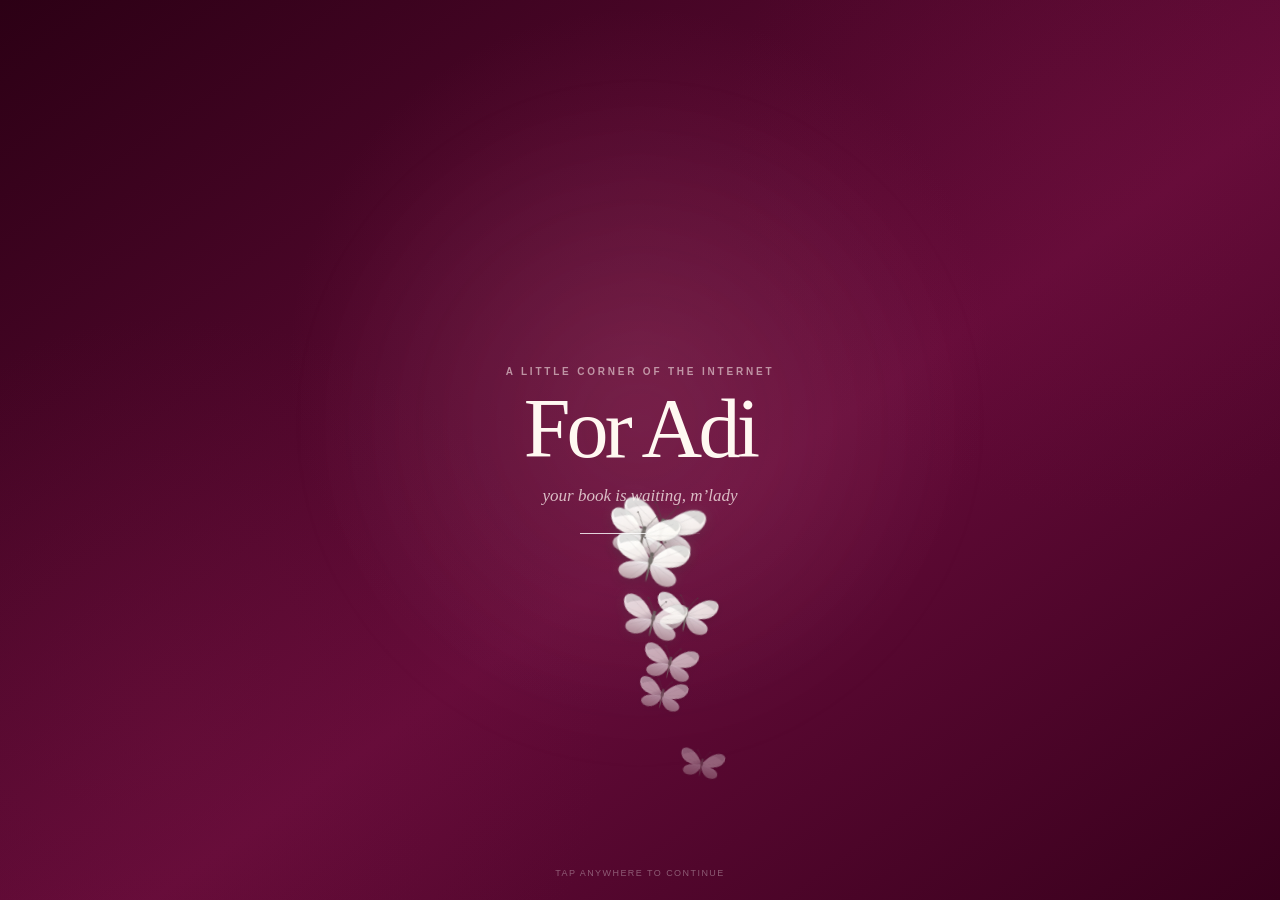
==== commit 7ab30906: "Update index page" ====
--- a/index.html
+++ b/index.html
@@ -270,5 +270,16 @@
   </main>
 
   <script src="app.js?v=17"></script>
+  
+  <script src="app.js?v=17"></script>
+
+  <!-- Cloudflare Web Analytics -->
+  <script
+    type="module"
+    src="https://static.cloudflareinsights.com/beacon.min.js"
+    data-cf-beacon='{"token":"d37ac5913d734b03b9d0816fce578175"}'>
+  </script>
+  <!-- End Cloudflare Web Analytics -->
+
 </body>
 </html>
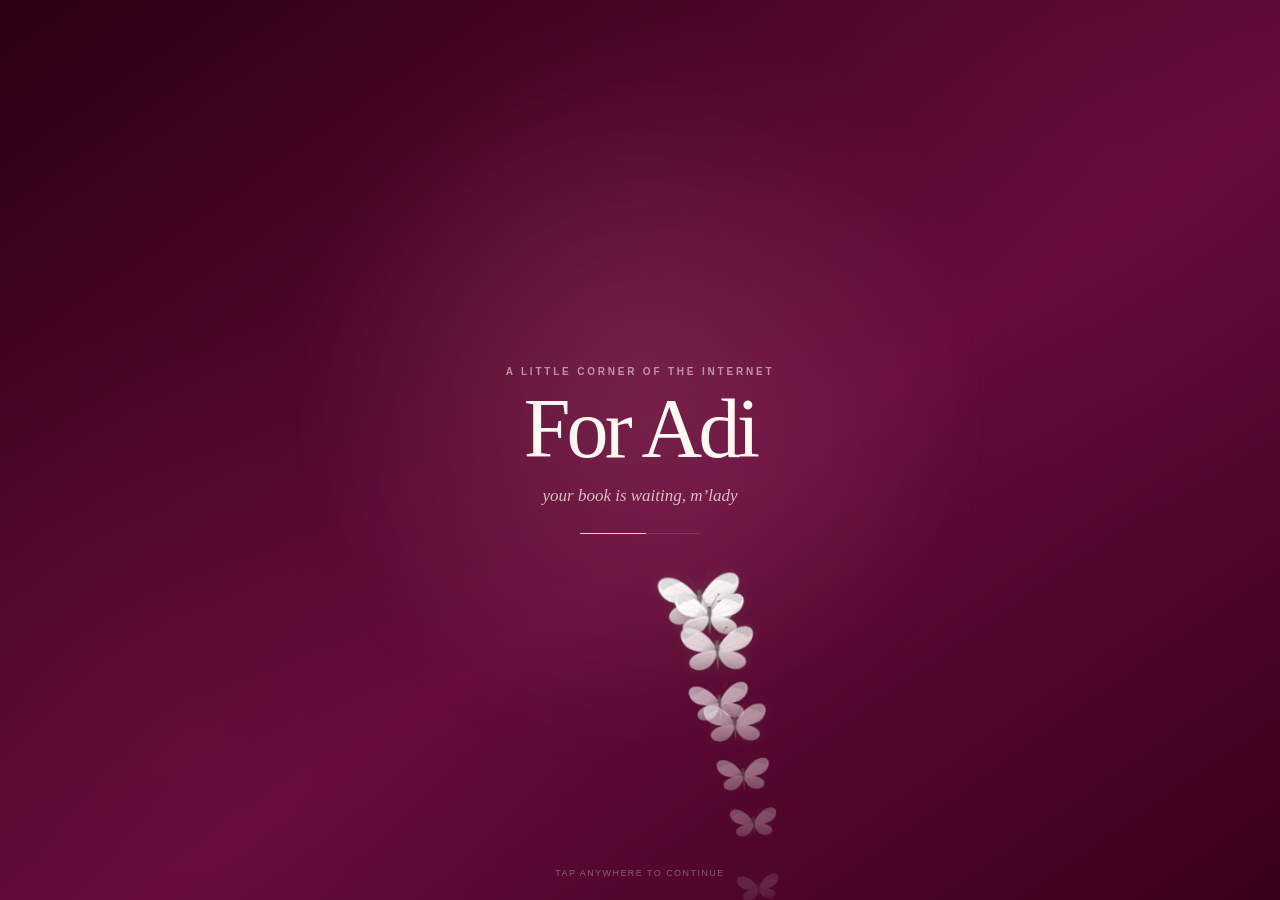
==== commit 75a4db59: "Update project files" ====
--- a/index.html
+++ b/index.html
@@ -268,8 +268,6 @@
 
     <audio id="ambientAudio" preload="auto"></audio>
   </main>
-
-  <script src="app.js?v=17"></script>
   
   <script src="app.js?v=17"></script>
 
